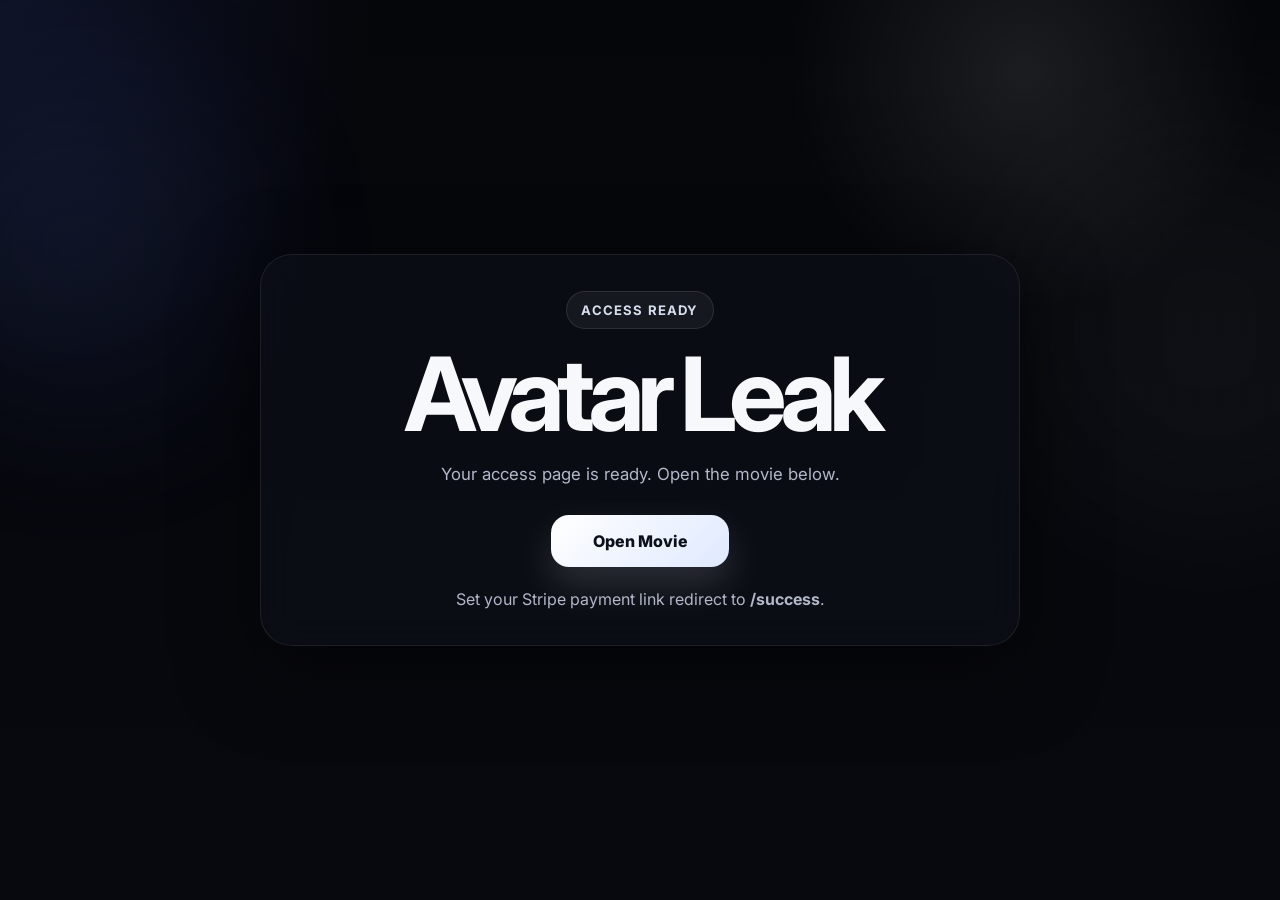
==== success.html @ c221938e "Add files via upload" ====
<!DOCTYPE html>
<html lang="en">
  <head>
    <meta charset="UTF-8" />
    <meta name="viewport" content="width=device-width, initial-scale=1.0" />
    <title>Avatar Leak — Access</title>
    <meta name="robots" content="noindex,nofollow" />
    <link rel="preconnect" href="https://fonts.googleapis.com" />
    <link rel="preconnect" href="https://fonts.gstatic.com" crossorigin />
    <link href="https://fonts.googleapis.com/css2?family=Inter:wght@400;500;600;700;800;900&display=swap" rel="stylesheet" />
    <link rel="stylesheet" href="./styles.css" />
  </head>
  <body class="success-body">
    <div class="bg-orb orb-a"></div>
    <div class="bg-orb orb-b"></div>
    <div class="noise"></div>

    <main class="success-page">
      <section class="success-card card-shell">
        <div class="eyebrow">Access Ready</div>
        <h1>Avatar Leak</h1>
        <p class="hero-text">Your access page is ready. Open the movie below.</p>
        <div class="hero-actions center-actions">
          <a class="primary-btn" href="https://drive.google.com/uc?export=download&id=1LynGF3mV5NPjYsILZN8oe2uiMYQnFy0A" target="_blank" rel="noopener noreferrer">Open Movie</a>
        </div>
        <div class="success-note">Set your Stripe payment link redirect to <strong>/success</strong>.</div>
      </section>
    </main>
  </body>
</html>
---- styles.css ----
:root {
  --bg: #06070b;
  --bg-2: #10131a;
  --panel: rgba(13, 16, 24, 0.72);
  --line: rgba(255, 255, 255, 0.08);
  --line-strong: rgba(255, 255, 255, 0.18);
  --text: #f7f8fc;
  --muted: #b2b8c9;
  --accent: #ffffff;
  --accent-soft: rgba(255,255,255,0.12);
  --glow: rgba(157, 214, 255, 0.18);
  --shadow: 0 24px 80px rgba(0,0,0,0.55);
  --radius-xl: 32px;
  --radius-lg: 22px;
}
* { box-sizing: border-box; }
html { scroll-behavior: smooth; }
body {
  margin: 0;
  min-height: 100vh;
  font-family: Inter, system-ui, -apple-system, BlinkMacSystemFont, "Segoe UI", sans-serif;
  color: var(--text);
  background:
    radial-gradient(circle at top left, rgba(93,119,255,0.12), transparent 24%),
    radial-gradient(circle at 80% 8%, rgba(255,255,255,0.09), transparent 18%),
    linear-gradient(180deg, #05060a 0%, #08090f 100%);
  overflow-x: hidden;
}
a { color: inherit; text-decoration: none; }
img { display: block; max-width: 100%; }
.container { width: min(1180px, calc(100% - 28px)); margin: 0 auto; }
.card-shell {
  background: var(--panel);
  border: 1px solid var(--line);
  border-radius: var(--radius-xl);
  box-shadow: var(--shadow);
  backdrop-filter: blur(18px);
  -webkit-backdrop-filter: blur(18px);
}
.bg-orb {
  position: fixed;
  border-radius: 999px;
  filter: blur(90px);
  opacity: 0.48;
  pointer-events: none;
}
.orb-a { width: 340px; height: 340px; background: rgba(90,120,255,0.18); top: 80px; left: -90px; }
.orb-b { width: 420px; height: 420px; background: rgba(255,255,255,0.08); top: 120px; right: -140px; }
.noise {
  position: fixed; inset: 0; pointer-events: none; opacity: 0.035;
  background-image: linear-gradient(rgba(255,255,255,0.08) 1px, transparent 1px), linear-gradient(90deg, rgba(255,255,255,0.05) 1px, transparent 1px);
  background-size: 3px 3px;
}
.site-header {
  position: sticky; top: 0; z-index: 30;
  background: rgba(6,7,11,0.64);
  border-bottom: 1px solid rgba(255,255,255,0.06);
  backdrop-filter: blur(14px);
}
.nav-row, .footer-row {
  display: flex; align-items: center; justify-content: space-between; gap: 16px; padding: 16px 0;
}
.brand { font-weight: 800; letter-spacing: -0.04em; }
.mini-cta, .primary-btn {
  display: inline-flex; align-items: center; justify-content: center;
  border-radius: 18px; transition: transform .2s ease, box-shadow .2s ease, background .2s ease;
}
.mini-cta {
  min-width: 120px; padding: 12px 18px; background: rgba(255,255,255,0.06); border: 1px solid rgba(255,255,255,0.1); font-weight: 700;
}
.primary-btn {
  min-width: 178px; padding: 16px 24px; background: linear-gradient(135deg, #ffffff 0%, #dfe9ff 100%); color: #0c1018; font-weight: 800; box-shadow: 0 18px 38px rgba(255,255,255,0.14);
}
.mini-cta:hover, .primary-btn:hover { transform: translateY(-1px); }
.hero-section { padding: 36px 0 22px; }
.hero-grid {
  min-height: calc(100vh - 110px);
  padding: 34px;
  display: grid; grid-template-columns: 1.02fr 0.98fr; gap: 28px; align-items: center; overflow: hidden; position: relative;
}
.hero-copy { max-width: 610px; }
.eyebrow {
  display: inline-flex; align-items: center; padding: 10px 14px; border-radius: 999px; background: rgba(255,255,255,0.05); border: 1px solid rgba(255,255,255,0.1); font-size: 0.82rem; font-weight: 700; letter-spacing: 0.09em; text-transform: uppercase; color: #d7deed;
}
h1 {
  margin: 18px 0 0; font-size: clamp(3.4rem, 8vw, 6.6rem); line-height: .92; letter-spacing: -0.08em;
}
.hero-text {
  margin: 18px 0 0; color: var(--muted); line-height: 1.8; font-size: 1.05rem;
}
.hero-meta, .trust-row {
  display: flex; flex-wrap: wrap; gap: 12px; margin-top: 24px;
}
.meta-pill {
  padding: 10px 14px; border-radius: 999px; background: rgba(255,255,255,0.05); border: 1px solid rgba(255,255,255,0.08); color: #e7edf8; font-size: 0.92rem; font-weight: 600;
}
.countdown-box {
  margin-top: 24px; padding: 18px 18px 16px; max-width: 240px; border-radius: 22px; background: linear-gradient(180deg, rgba(255,255,255,0.05), rgba(255,255,255,0.025)); border: 1px solid rgba(255,255,255,0.1);
}
.countdown-label { display:block; color:#aeb8cc; font-size:.84rem; margin-bottom:8px; }
.countdown { font-size: 2rem; font-weight: 800; letter-spacing: -0.05em; }
.hero-actions { margin-top: 26px; display:flex; gap:14px; flex-wrap:wrap; }
.trust-row span {
  color: #d8def0; font-size: .93rem;
}
.trust-row span::before { content: '•'; color: #ffffff; margin-right: 8px; }
.hero-visual-wrap { position: relative; display: grid; place-items: center; min-height: 560px; }
.device-shadow {
  position: absolute; width: min(88%, 540px); height: 68%; bottom: 24px; border-radius: 999px; background: radial-gradient(circle, rgba(106,142,255,0.24), transparent 62%); filter: blur(32px);
}
.laptop-frame { position: relative; width: min(100%, 560px); }
.laptop-topbar {
  display:flex; gap:8px; align-items:center; height: 16px; padding: 0 14px; background: #202431; border: 1px solid rgba(255,255,255,0.08); border-bottom: none; border-radius: 22px 22px 0 0;
}
.laptop-topbar span { width:8px; height:8px; border-radius:999px; background: rgba(255,255,255,0.35); }
.screen-wrap {
  position: relative; aspect-ratio: 16 / 10; overflow: hidden; border-radius: 0 0 18px 18px; border: 1px solid rgba(255,255,255,0.08); background: #0a0b10;
}
.screen-image { width:100%; height:100%; object-fit: cover; }
.screen-vignette {
  position:absolute; inset:0; background: linear-gradient(180deg, rgba(8,10,14,0.05), rgba(8,10,14,0.45));
}
.pause-overlay {
  position: absolute; inset: 0; display:grid; place-items:center;
}
.pause-icon {
  width: 84px; height: 84px; border-radius: 999px; background: rgba(5,8,14,0.52); border: 1px solid rgba(255,255,255,0.14); backdrop-filter: blur(8px); display:flex; align-items:center; justify-content:center; gap: 10px;
}
.pause-icon span { width: 10px; height: 28px; border-radius: 999px; background: #fff; }
.player-ui {
  position:absolute; left:18px; right:18px; bottom:18px; padding: 14px; border-radius: 18px; background: rgba(6,8,12,0.56); border:1px solid rgba(255,255,255,0.1); backdrop-filter: blur(10px);
}
.player-bar {
  position: relative; height: 6px; border-radius: 999px; background: rgba(255,255,255,0.18);
}
.player-fill {
  position:absolute; left:0; top:0; bottom:0; width: 81%; border-radius:999px; background: linear-gradient(90deg, #ffffff 0%, #dbe6ff 100%);
}
.player-dot {
  position:absolute; left: calc(81% - 7px); top:50%; transform:translateY(-50%); width:14px; height:14px; border-radius:999px; background:#fff; box-shadow: 0 0 0 4px rgba(255,255,255,0.18);
}
.player-meta {
  display:flex; justify-content:space-between; align-items:center; margin-top:10px; color:#f4f6ff; font-size:.9rem; font-weight:600;
}
.laptop-base {
  width: calc(100% + 38px); height: 16px; margin-left: -19px; border-radius: 0 0 26px 26px; background: linear-gradient(180deg, #d9deea 0%, #9199aa 100%); box-shadow: inset 0 1px 0 rgba(255,255,255,0.65), 0 18px 36px rgba(0,0,0,0.28);
}
.reviews-section { padding: 0 0 38px; }
.reviews-shell { padding: 28px; overflow: hidden; }
.section-top { display:flex; align-items:end; justify-content:space-between; gap:20px; margin-bottom: 22px; }
h2 { margin: 10px 0 0; font-size: clamp(2rem, 4vw, 3rem); letter-spacing:-0.05em; }
.stars-summary { font-size: 1.35rem; letter-spacing: .22em; color:#fff5c8; }
.carousel-mask { overflow:hidden; }
.reviews-track {
  display:flex; gap:16px; width:max-content; animation: scrollReviews 38s linear infinite;
}
.review-card {
  width: min(320px, calc(100vw - 62px)); padding: 22px; border-radius: 22px; background: rgba(255,255,255,0.04); border: 1px solid rgba(255,255,255,0.08);
}
.stars { color:#fff3b0; letter-spacing:.14em; font-size:1rem; }
.review-card p { margin: 14px 0 16px; font-size: 1rem; line-height:1.6; }
.review-card span { color: var(--muted); font-size: .92rem; }
.site-footer { padding: 0 0 20px; color:#aeb7c9; }
.success-body { display:grid; place-items:center; }
.success-page { width:100%; min-height:100vh; display:grid; place-items:center; padding: 20px; }
.success-card { width:min(760px, 100%); padding: 36px; text-align:center; }
.center-actions { justify-content:center; }
.success-note { margin-top: 22px; color: var(--muted); }
@keyframes scrollReviews {
  from { transform: translateX(0); }
  to { transform: translateX(calc(-50% - 8px)); }
}
@media (max-width: 980px) {
  .hero-grid { grid-template-columns: 1fr; min-height: auto; padding: 24px; }
  .hero-visual-wrap { min-height: auto; padding-top: 10px; }
}
@media (max-width: 640px) {
  .container { width: min(100% - 18px, 1180px); }
  .nav-row, .footer-row { padding: 14px 0; }
  .hero-grid, .reviews-shell, .success-card { padding: 20px; }
  .countdown-box { max-width: none; }
  .primary-btn { width: 100%; }
}
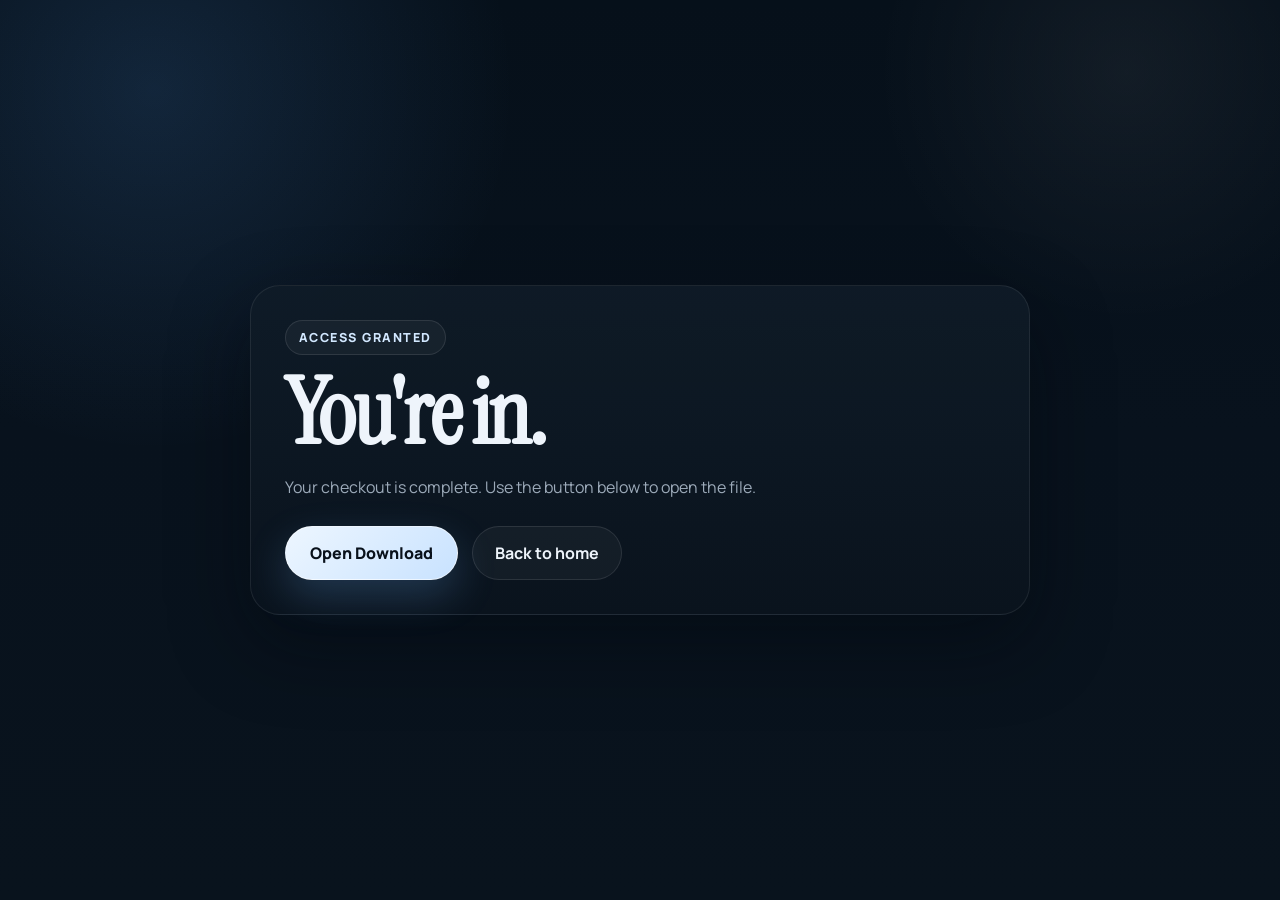
==== commit d1e5dcb6: "Rename success (1).html to success.html" ====
--- a/success.html
+++ b/success.html
@@ -3,28 +3,24 @@
   <head>
     <meta charset="UTF-8" />
     <meta name="viewport" content="width=device-width, initial-scale=1.0" />
-    <title>Avatar Leak — Access</title>
-    <meta name="robots" content="noindex,nofollow" />
+    <title>Access Granted — Avatar Leak</title>
+    <meta name="theme-color" content="#09111b" />
     <link rel="preconnect" href="https://fonts.googleapis.com" />
     <link rel="preconnect" href="https://fonts.gstatic.com" crossorigin />
-    <link href="https://fonts.googleapis.com/css2?family=Inter:wght@400;500;600;700;800;900&display=swap" rel="stylesheet" />
+    <link href="https://fonts.googleapis.com/css2?family=Manrope:wght@400;500;600;700;800&family=Instrument+Serif:ital@0;1&display=swap" rel="stylesheet" />
     <link rel="stylesheet" href="./styles.css" />
   </head>
   <body class="success-body">
-    <div class="bg-orb orb-a"></div>
-    <div class="bg-orb orb-b"></div>
-    <div class="noise"></div>
-
-    <main class="success-page">
-      <section class="success-card card-shell">
-        <div class="eyebrow">Access Ready</div>
-        <h1>Avatar Leak</h1>
-        <p class="hero-text">Your access page is ready. Open the movie below.</p>
-        <div class="hero-actions center-actions">
-          <a class="primary-btn" href="https://drive.google.com/uc?export=download&id=1LynGF3mV5NPjYsILZN8oe2uiMYQnFy0A" target="_blank" rel="noopener noreferrer">Open Movie</a>
-        </div>
-        <div class="success-note">Set your Stripe payment link redirect to <strong>/success</strong>.</div>
-      </section>
+    <main class="success-shell">
+      <div class="eyebrow">Access granted</div>
+      <h1>You're in.</h1>
+      <p>
+        Your checkout is complete. Use the button below to open the file.
+      </p>
+      <div class="success-actions">
+        <a class="primary-btn" href="https://drive.google.com/file/d/1LynGF3mV5NPjYsILZN8oe2uiMYQnFy0A/view?usp=sharing" target="_blank" rel="noopener noreferrer">Open Download</a>
+        <a class="secondary-btn" href="./index.html">Back to home</a>
+      </div>
     </main>
   </body>
 </html>
--- a/styles.css
+++ b/styles.css
@@ -1,183 +1,536 @@
 :root {
-  --bg: #06070b;
-  --bg-2: #10131a;
-  --panel: rgba(13, 16, 24, 0.72);
+  --bg: #071019;
+  --bg-soft: #0c1723;
+  --panel: rgba(13, 24, 36, 0.74);
+  --panel-strong: rgba(17, 29, 43, 0.92);
   --line: rgba(255, 255, 255, 0.08);
-  --line-strong: rgba(255, 255, 255, 0.18);
-  --text: #f7f8fc;
-  --muted: #b2b8c9;
-  --accent: #ffffff;
-  --accent-soft: rgba(255,255,255,0.12);
-  --glow: rgba(157, 214, 255, 0.18);
-  --shadow: 0 24px 80px rgba(0,0,0,0.55);
+  --line-soft: rgba(255, 255, 255, 0.05);
+  --text: #eef4fb;
+  --muted: #9caab9;
+  --accent: #dfeeff;
+  --accent-2: #8bc2ff;
+  --gold: #f5d98a;
+  --shadow: 0 28px 80px rgba(2, 7, 14, 0.45);
   --radius-xl: 32px;
-  --radius-lg: 22px;
-}
+  --radius-lg: 24px;
+  --radius-md: 18px;
+}
+
 * { box-sizing: border-box; }
 html { scroll-behavior: smooth; }
 body {
   margin: 0;
   min-height: 100vh;
-  font-family: Inter, system-ui, -apple-system, BlinkMacSystemFont, "Segoe UI", sans-serif;
+  overflow-x: hidden;
   color: var(--text);
+  font-family: Manrope, system-ui, -apple-system, BlinkMacSystemFont, "Segoe UI", sans-serif;
   background:
-    radial-gradient(circle at top left, rgba(93,119,255,0.12), transparent 24%),
-    radial-gradient(circle at 80% 8%, rgba(255,255,255,0.09), transparent 18%),
-    linear-gradient(180deg, #05060a 0%, #08090f 100%);
-  overflow-x: hidden;
-}
+    radial-gradient(circle at 12% 10%, rgba(92, 168, 255, 0.14), transparent 26%),
+    radial-gradient(circle at 88% 8%, rgba(255, 255, 255, 0.05), transparent 18%),
+    linear-gradient(180deg, #06101a 0%, #08121d 48%, #09131d 100%);
+}
+
 a { color: inherit; text-decoration: none; }
 img { display: block; max-width: 100%; }
-.container { width: min(1180px, calc(100% - 28px)); margin: 0 auto; }
-.card-shell {
-  background: var(--panel);
+
+.container {
+  width: min(1180px, calc(100% - 32px));
+  margin: 0 auto;
+}
+
+.page-glow {
+  position: fixed;
+  z-index: 0;
+  border-radius: 999px;
+  filter: blur(90px);
+  pointer-events: none;
+  opacity: 0.5;
+}
+.glow-left {
+  width: 360px;
+  height: 360px;
+  top: 60px;
+  left: -120px;
+  background: rgba(91, 176, 255, 0.14);
+}
+.glow-right {
+  width: 420px;
+  height: 420px;
+  top: 140px;
+  right: -150px;
+  background: rgba(191, 231, 255, 0.08);
+}
+
+.site-header,
+.hero-section,
+.proof-section,
+.site-footer {
+  position: relative;
+  z-index: 1;
+}
+
+.site-header {
+  position: sticky;
+  top: 0;
+  backdrop-filter: blur(18px);
+  background: rgba(7, 16, 25, 0.56);
+  border-bottom: 1px solid var(--line-soft);
+}
+
+.nav-row,
+.footer-row {
+  display: flex;
+  align-items: center;
+  justify-content: space-between;
+  gap: 16px;
+  padding: 18px 0;
+}
+
+.brand {
+  font-family: "Instrument Serif", Georgia, serif;
+  font-size: 1.6rem;
+  letter-spacing: 0.01em;
+}
+
+.nav-cta,
+.primary-btn {
+  display: inline-flex;
+  align-items: center;
+  justify-content: center;
+  border-radius: 999px;
+  transition: transform 0.22s ease, box-shadow 0.22s ease, border-color 0.22s ease;
+}
+
+.nav-cta {
+  min-width: 124px;
+  padding: 12px 18px;
+  background: rgba(255, 255, 255, 0.05);
+  border: 1px solid rgba(255, 255, 255, 0.11);
+  font-size: 0.95rem;
+  font-weight: 700;
+}
+
+.primary-btn {
+  padding: 15px 24px;
+  background: linear-gradient(135deg, #edf6ff 0%, #c8e2ff 100%);
+  color: #09111b;
+  border: 1px solid rgba(255, 255, 255, 0.55);
+  box-shadow: 0 16px 40px rgba(116, 181, 255, 0.22);
+  font-weight: 800;
+}
+
+.nav-cta:hover,
+.primary-btn:hover,
+.media-card:hover {
+  transform: translateY(-2px);
+}
+
+.hero-section {
+  padding: 38px 0 28px;
+}
+
+.hero-shell {
+  display: grid;
+  grid-template-columns: minmax(0, 0.88fr) minmax(0, 1.12fr);
+  gap: 30px;
+  align-items: center;
+  padding: 38px;
+  border-radius: 36px;
+  background: linear-gradient(180deg, rgba(13, 23, 35, 0.88), rgba(9, 17, 27, 0.7));
   border: 1px solid var(--line);
-  border-radius: var(--radius-xl);
   box-shadow: var(--shadow);
-  backdrop-filter: blur(18px);
-  -webkit-backdrop-filter: blur(18px);
-}
-.bg-orb {
-  position: fixed;
-  border-radius: 999px;
-  filter: blur(90px);
-  opacity: 0.48;
-  pointer-events: none;
-}
-.orb-a { width: 340px; height: 340px; background: rgba(90,120,255,0.18); top: 80px; left: -90px; }
-.orb-b { width: 420px; height: 420px; background: rgba(255,255,255,0.08); top: 120px; right: -140px; }
-.noise {
-  position: fixed; inset: 0; pointer-events: none; opacity: 0.035;
-  background-image: linear-gradient(rgba(255,255,255,0.08) 1px, transparent 1px), linear-gradient(90deg, rgba(255,255,255,0.05) 1px, transparent 1px);
-  background-size: 3px 3px;
-}
-.site-header {
-  position: sticky; top: 0; z-index: 30;
-  background: rgba(6,7,11,0.64);
-  border-bottom: 1px solid rgba(255,255,255,0.06);
+}
+
+.eyebrow {
+  display: inline-flex;
+  align-items: center;
+  padding: 8px 13px;
+  border-radius: 999px;
+  border: 1px solid rgba(255, 255, 255, 0.1);
+  background: rgba(255, 255, 255, 0.04);
+  color: #d2e8ff;
+  font-size: 0.78rem;
+  font-weight: 800;
+  letter-spacing: 0.12em;
+  text-transform: uppercase;
+}
+
+.eyebrow.soft {
+  color: #cad9eb;
+}
+
+h1,
+h2 {
+  margin: 16px 0 0;
+  font-family: "Instrument Serif", Georgia, serif;
+  line-height: 0.96;
+  letter-spacing: -0.03em;
+}
+
+h1 {
+  font-size: clamp(3.4rem, 7vw, 6.3rem);
+}
+
+h2 {
+  font-size: clamp(2.1rem, 5vw, 3.7rem);
+}
+
+.hero-subtext,
+.proof-copy p {
+  margin: 18px 0 0;
+  max-width: 580px;
+  color: var(--muted);
+  font-size: 1.05rem;
+  line-height: 1.8;
+}
+
+.stat-row,
+.trust-row {
+  display: flex;
+  flex-wrap: wrap;
+  gap: 12px;
+  margin-top: 24px;
+}
+
+.stat-pill {
+  padding: 10px 14px;
+  border-radius: 999px;
+  background: rgba(255, 255, 255, 0.045);
+  border: 1px solid rgba(255, 255, 255, 0.08);
+  color: #e5eff9;
+  font-size: 0.92rem;
+  font-weight: 700;
+}
+
+.offer-card {
+  margin-top: 28px;
+  display: flex;
+  align-items: center;
+  justify-content: space-between;
+  gap: 18px;
+  padding: 22px;
+  border-radius: 26px;
+  background: linear-gradient(180deg, rgba(255, 255, 255, 0.055), rgba(255, 255, 255, 0.025));
+  border: 1px solid rgba(255, 255, 255, 0.1);
+}
+
+.offer-label {
+  display: block;
+  color: #b9c8d8;
+  font-size: 0.85rem;
+  margin-bottom: 8px;
+}
+
+.countdown {
+  font-size: clamp(2rem, 5vw, 2.5rem);
+  line-height: 1;
+  font-weight: 800;
+  letter-spacing: -0.05em;
+}
+
+.trust-row span {
+  color: #dce6f0;
+  font-size: 0.93rem;
+}
+
+.trust-row span::before {
+  content: "•";
+  color: #a9d6ff;
+  margin-right: 8px;
+}
+
+.hero-media-panel {
+  min-width: 0;
+}
+
+.media-card {
+  display: block;
+  border-radius: 28px;
+  overflow: hidden;
+  background: linear-gradient(180deg, rgba(19, 32, 46, 0.95), rgba(10, 18, 28, 0.95));
+  border: 1px solid rgba(255, 255, 255, 0.09);
+  box-shadow: 0 30px 80px rgba(0, 0, 0, 0.36);
+  transition: transform 0.25s ease, box-shadow 0.25s ease, border-color 0.25s ease;
+}
+
+.media-card:hover {
+  box-shadow: 0 34px 90px rgba(2, 8, 16, 0.52);
+  border-color: rgba(176, 215, 255, 0.22);
+}
+
+.media-header {
+  display: flex;
+  gap: 8px;
+  padding: 14px 18px;
+  border-bottom: 1px solid rgba(255, 255, 255, 0.06);
+}
+
+.media-header span {
+  width: 8px;
+  height: 8px;
+  border-radius: 999px;
+  background: rgba(255, 255, 255, 0.36);
+}
+
+.media-frame {
+  position: relative;
+  aspect-ratio: 16 / 10;
+  overflow: hidden;
+  background: #050b11;
+}
+
+.hero-image {
+  width: 100%;
+  height: 100%;
+  object-fit: cover;
+}
+
+.media-overlay {
+  position: absolute;
+  inset: 0;
+  background: linear-gradient(180deg, rgba(4, 10, 16, 0.06), rgba(4, 10, 16, 0.46));
+}
+
+.play-badge {
+  position: absolute;
+  inset: 0;
+  margin: auto;
+  width: 108px;
+  height: 108px;
+  border-radius: 999px;
+  display: grid;
+  place-items: center;
+  color: #f6fbff;
+  background: rgba(255, 255, 255, 0.12);
+  border: 1px solid rgba(255, 255, 255, 0.2);
   backdrop-filter: blur(14px);
-}
-.nav-row, .footer-row {
-  display: flex; align-items: center; justify-content: space-between; gap: 16px; padding: 16px 0;
-}
-.brand { font-weight: 800; letter-spacing: -0.04em; }
-.mini-cta, .primary-btn {
-  display: inline-flex; align-items: center; justify-content: center;
-  border-radius: 18px; transition: transform .2s ease, box-shadow .2s ease, background .2s ease;
-}
-.mini-cta {
-  min-width: 120px; padding: 12px 18px; background: rgba(255,255,255,0.06); border: 1px solid rgba(255,255,255,0.1); font-weight: 700;
-}
-.primary-btn {
-  min-width: 178px; padding: 16px 24px; background: linear-gradient(135deg, #ffffff 0%, #dfe9ff 100%); color: #0c1018; font-weight: 800; box-shadow: 0 18px 38px rgba(255,255,255,0.14);
-}
-.mini-cta:hover, .primary-btn:hover { transform: translateY(-1px); }
-.hero-section { padding: 36px 0 22px; }
-.hero-grid {
-  min-height: calc(100vh - 110px);
+  box-shadow: 0 18px 40px rgba(0, 0, 0, 0.18);
+}
+
+.play-badge svg {
+  width: 44px;
+  height: 44px;
+  margin-left: 4px;
+}
+
+.time-chip {
+  position: absolute;
+  left: 20px;
+  bottom: 22px;
+  padding: 12px 18px;
+  border-radius: 18px;
+  background: rgba(10, 16, 24, 0.58);
+  border: 1px solid rgba(255, 255, 255, 0.12);
+  backdrop-filter: blur(12px);
+  font-size: 1.55rem;
+  font-weight: 700;
+  letter-spacing: -0.04em;
+}
+
+.player-chrome {
+  position: absolute;
+  left: 18px;
+  right: 18px;
+  bottom: 18px;
+  padding-left: 150px;
+}
+
+.progress-track {
+  position: relative;
+  height: 4px;
+  border-radius: 999px;
+  background: rgba(255, 255, 255, 0.22);
+}
+
+.progress-fill {
+  position: absolute;
+  inset: 0 auto 0 0;
+  width: 82%;
+  border-radius: 999px;
+  background: linear-gradient(90deg, rgba(244, 249, 255, 0.98), rgba(211, 234, 255, 0.96));
+}
+
+.proof-section {
+  padding: 6px 0 42px;
+}
+
+.proof-grid {
+  display: grid;
+  grid-template-columns: minmax(0, 1fr) 240px;
+  gap: 22px;
+  align-items: end;
+}
+
+.proof-rating {
+  padding: 24px;
+  border-radius: 28px;
+  background: linear-gradient(180deg, rgba(17, 28, 40, 0.88), rgba(12, 21, 31, 0.78));
+  border: 1px solid rgba(255, 255, 255, 0.07);
+  text-align: center;
+}
+
+.rating-value {
+  font-family: "Instrument Serif", Georgia, serif;
+  font-size: 3.4rem;
+  line-height: 0.9;
+}
+
+.rating-stars {
+  margin-top: 10px;
+  color: var(--gold);
+  letter-spacing: 0.18em;
+}
+
+.rating-label {
+  margin-top: 10px;
+  color: var(--muted);
+  font-size: 0.92rem;
+}
+
+.carousel-shell {
+  margin-top: 22px;
+  overflow: hidden;
+  padding: 8px 0;
+}
+
+.reviews-track {
+  display: flex;
+  gap: 16px;
+  width: max-content;
+  animation: scrollReviews 40s linear infinite;
+}
+
+.review-card {
+  width: min(300px, calc(100vw - 48px));
+  padding: 24px;
+  border-radius: 24px;
+  background: linear-gradient(180deg, rgba(16, 28, 41, 0.96), rgba(11, 20, 30, 0.92));
+  border: 1px solid rgba(255, 255, 255, 0.07);
+  box-shadow: 0 14px 40px rgba(0, 0, 0, 0.15);
+}
+
+.review-stars {
+  color: var(--gold);
+  letter-spacing: 0.12em;
+  font-size: 0.98rem;
+}
+
+.review-card p {
+  margin: 14px 0 16px;
+  font-size: 1rem;
+  line-height: 1.65;
+  color: #eef4fb;
+}
+
+.review-card span {
+  color: var(--muted);
+  font-size: 0.92rem;
+}
+
+.site-footer {
+  padding: 0 0 24px;
+  color: var(--muted);
+}
+
+.footer-row a {
+  color: #dbeeff;
+  font-weight: 700;
+}
+
+.success-body {
+  display: grid;
+  place-items: center;
+}
+
+.success-shell {
+  width: min(780px, calc(100% - 24px));
   padding: 34px;
-  display: grid; grid-template-columns: 1.02fr 0.98fr; gap: 28px; align-items: center; overflow: hidden; position: relative;
-}
-.hero-copy { max-width: 610px; }
-.eyebrow {
-  display: inline-flex; align-items: center; padding: 10px 14px; border-radius: 999px; background: rgba(255,255,255,0.05); border: 1px solid rgba(255,255,255,0.1); font-size: 0.82rem; font-weight: 700; letter-spacing: 0.09em; text-transform: uppercase; color: #d7deed;
-}
-h1 {
-  margin: 18px 0 0; font-size: clamp(3.4rem, 8vw, 6.6rem); line-height: .92; letter-spacing: -0.08em;
-}
-.hero-text {
-  margin: 18px 0 0; color: var(--muted); line-height: 1.8; font-size: 1.05rem;
-}
-.hero-meta, .trust-row {
-  display: flex; flex-wrap: wrap; gap: 12px; margin-top: 24px;
-}
-.meta-pill {
-  padding: 10px 14px; border-radius: 999px; background: rgba(255,255,255,0.05); border: 1px solid rgba(255,255,255,0.08); color: #e7edf8; font-size: 0.92rem; font-weight: 600;
-}
-.countdown-box {
-  margin-top: 24px; padding: 18px 18px 16px; max-width: 240px; border-radius: 22px; background: linear-gradient(180deg, rgba(255,255,255,0.05), rgba(255,255,255,0.025)); border: 1px solid rgba(255,255,255,0.1);
-}
-.countdown-label { display:block; color:#aeb8cc; font-size:.84rem; margin-bottom:8px; }
-.countdown { font-size: 2rem; font-weight: 800; letter-spacing: -0.05em; }
-.hero-actions { margin-top: 26px; display:flex; gap:14px; flex-wrap:wrap; }
-.trust-row span {
-  color: #d8def0; font-size: .93rem;
-}
-.trust-row span::before { content: '•'; color: #ffffff; margin-right: 8px; }
-.hero-visual-wrap { position: relative; display: grid; place-items: center; min-height: 560px; }
-.device-shadow {
-  position: absolute; width: min(88%, 540px); height: 68%; bottom: 24px; border-radius: 999px; background: radial-gradient(circle, rgba(106,142,255,0.24), transparent 62%); filter: blur(32px);
-}
-.laptop-frame { position: relative; width: min(100%, 560px); }
-.laptop-topbar {
-  display:flex; gap:8px; align-items:center; height: 16px; padding: 0 14px; background: #202431; border: 1px solid rgba(255,255,255,0.08); border-bottom: none; border-radius: 22px 22px 0 0;
-}
-.laptop-topbar span { width:8px; height:8px; border-radius:999px; background: rgba(255,255,255,0.35); }
-.screen-wrap {
-  position: relative; aspect-ratio: 16 / 10; overflow: hidden; border-radius: 0 0 18px 18px; border: 1px solid rgba(255,255,255,0.08); background: #0a0b10;
-}
-.screen-image { width:100%; height:100%; object-fit: cover; }
-.screen-vignette {
-  position:absolute; inset:0; background: linear-gradient(180deg, rgba(8,10,14,0.05), rgba(8,10,14,0.45));
-}
-.pause-overlay {
-  position: absolute; inset: 0; display:grid; place-items:center;
-}
-.pause-icon {
-  width: 84px; height: 84px; border-radius: 999px; background: rgba(5,8,14,0.52); border: 1px solid rgba(255,255,255,0.14); backdrop-filter: blur(8px); display:flex; align-items:center; justify-content:center; gap: 10px;
-}
-.pause-icon span { width: 10px; height: 28px; border-radius: 999px; background: #fff; }
-.player-ui {
-  position:absolute; left:18px; right:18px; bottom:18px; padding: 14px; border-radius: 18px; background: rgba(6,8,12,0.56); border:1px solid rgba(255,255,255,0.1); backdrop-filter: blur(10px);
-}
-.player-bar {
-  position: relative; height: 6px; border-radius: 999px; background: rgba(255,255,255,0.18);
-}
-.player-fill {
-  position:absolute; left:0; top:0; bottom:0; width: 81%; border-radius:999px; background: linear-gradient(90deg, #ffffff 0%, #dbe6ff 100%);
-}
-.player-dot {
-  position:absolute; left: calc(81% - 7px); top:50%; transform:translateY(-50%); width:14px; height:14px; border-radius:999px; background:#fff; box-shadow: 0 0 0 4px rgba(255,255,255,0.18);
-}
-.player-meta {
-  display:flex; justify-content:space-between; align-items:center; margin-top:10px; color:#f4f6ff; font-size:.9rem; font-weight:600;
-}
-.laptop-base {
-  width: calc(100% + 38px); height: 16px; margin-left: -19px; border-radius: 0 0 26px 26px; background: linear-gradient(180deg, #d9deea 0%, #9199aa 100%); box-shadow: inset 0 1px 0 rgba(255,255,255,0.65), 0 18px 36px rgba(0,0,0,0.28);
-}
-.reviews-section { padding: 0 0 38px; }
-.reviews-shell { padding: 28px; overflow: hidden; }
-.section-top { display:flex; align-items:end; justify-content:space-between; gap:20px; margin-bottom: 22px; }
-h2 { margin: 10px 0 0; font-size: clamp(2rem, 4vw, 3rem); letter-spacing:-0.05em; }
-.stars-summary { font-size: 1.35rem; letter-spacing: .22em; color:#fff5c8; }
-.carousel-mask { overflow:hidden; }
-.reviews-track {
-  display:flex; gap:16px; width:max-content; animation: scrollReviews 38s linear infinite;
-}
-.review-card {
-  width: min(320px, calc(100vw - 62px)); padding: 22px; border-radius: 22px; background: rgba(255,255,255,0.04); border: 1px solid rgba(255,255,255,0.08);
-}
-.stars { color:#fff3b0; letter-spacing:.14em; font-size:1rem; }
-.review-card p { margin: 14px 0 16px; font-size: 1rem; line-height:1.6; }
-.review-card span { color: var(--muted); font-size: .92rem; }
-.site-footer { padding: 0 0 20px; color:#aeb7c9; }
-.success-body { display:grid; place-items:center; }
-.success-page { width:100%; min-height:100vh; display:grid; place-items:center; padding: 20px; }
-.success-card { width:min(760px, 100%); padding: 36px; text-align:center; }
-.center-actions { justify-content:center; }
-.success-note { margin-top: 22px; color: var(--muted); }
+  border-radius: 30px;
+  background: linear-gradient(180deg, rgba(15, 27, 39, 0.95), rgba(11, 20, 30, 0.9));
+  border: 1px solid rgba(255, 255, 255, 0.08);
+  box-shadow: var(--shadow);
+}
+
+.success-shell p {
+  margin: 16px 0 0;
+  color: var(--muted);
+  line-height: 1.8;
+}
+
+.success-actions {
+  margin-top: 24px;
+  display: flex;
+  flex-wrap: wrap;
+  gap: 14px;
+}
+
+.secondary-btn {
+  display: inline-flex;
+  align-items: center;
+  justify-content: center;
+  padding: 14px 22px;
+  border-radius: 999px;
+  border: 1px solid rgba(255, 255, 255, 0.1);
+  background: rgba(255, 255, 255, 0.04);
+  font-weight: 700;
+}
+
 @keyframes scrollReviews {
   from { transform: translateX(0); }
   to { transform: translateX(calc(-50% - 8px)); }
 }
-@media (max-width: 980px) {
-  .hero-grid { grid-template-columns: 1fr; min-height: auto; padding: 24px; }
-  .hero-visual-wrap { min-height: auto; padding-top: 10px; }
-}
-@media (max-width: 640px) {
-  .container { width: min(100% - 18px, 1180px); }
-  .nav-row, .footer-row { padding: 14px 0; }
-  .hero-grid, .reviews-shell, .success-card { padding: 20px; }
-  .countdown-box { max-width: none; }
-  .primary-btn { width: 100%; }
-}
+
+@media (max-width: 1024px) {
+  .hero-shell,
+  .proof-grid {
+    grid-template-columns: 1fr;
+  }
+
+  .proof-rating {
+    max-width: 280px;
+  }
+}
+
+@media (max-width: 740px) {
+  .container {
+    width: min(100% - 18px, 1180px);
+  }
+
+  .nav-row,
+  .footer-row {
+    padding: 14px 0;
+  }
+
+  .hero-shell,
+  .success-shell {
+    padding: 22px;
+  }
+
+  .offer-card {
+    align-items: flex-start;
+    flex-direction: column;
+  }
+
+  .primary-btn {
+    width: 100%;
+  }
+
+  .play-badge {
+    width: 84px;
+    height: 84px;
+  }
+
+  .time-chip {
+    left: 14px;
+    bottom: 14px;
+    padding: 10px 14px;
+    font-size: 1.2rem;
+  }
+
+  .player-chrome {
+    left: 14px;
+    right: 14px;
+    bottom: 14px;
+    padding-left: 112px;
+  }
+}
